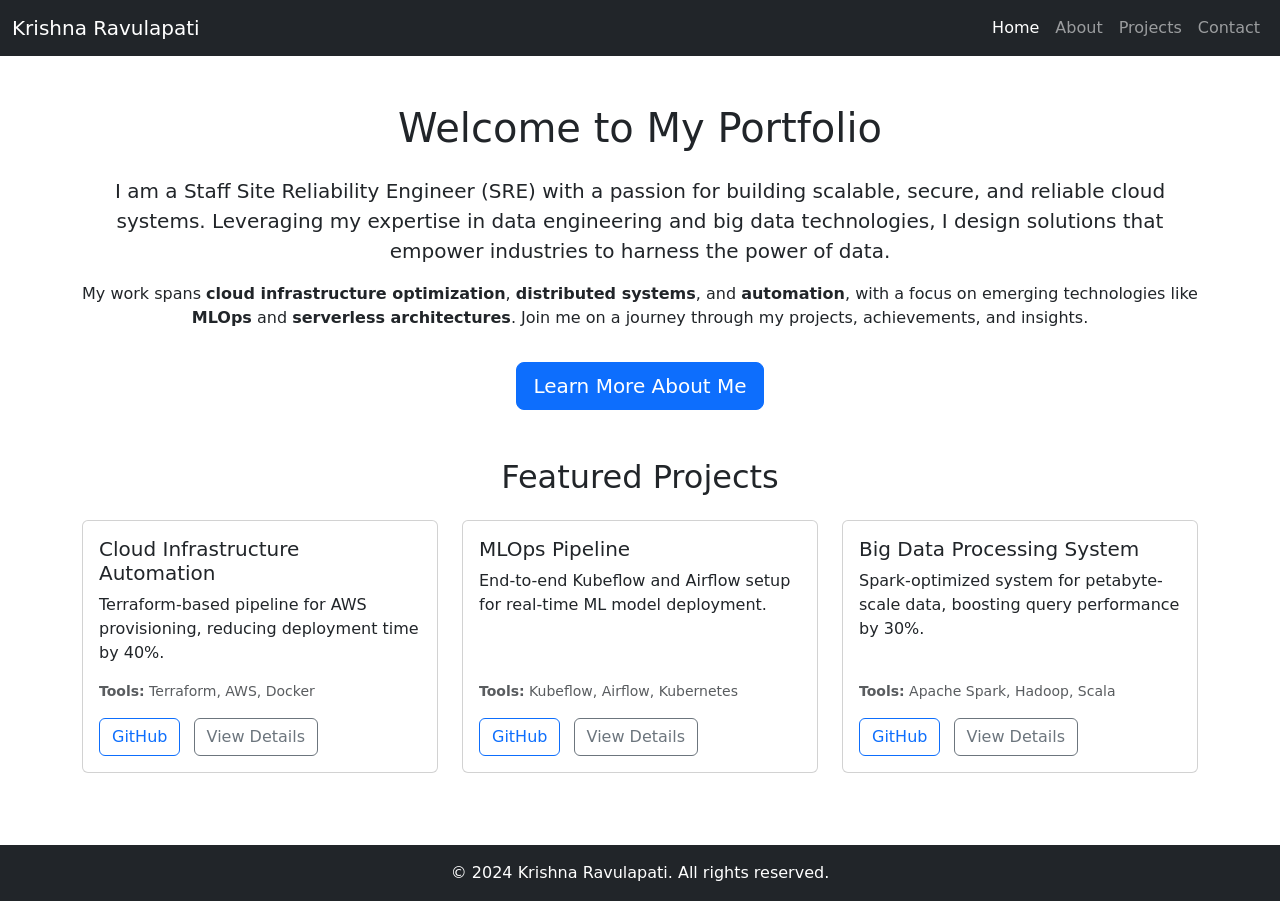
==== index.html @ e2e005dd "Update Bootstrap and Popper.js versions in index.html" ====
<!DOCTYPE html>
<html lang="en">
<head>
    <meta charset="UTF-8">
    <meta name="viewport" content="width=device-width, initial-scale=1.0">
    <meta name="description" content="Portfolio of Krishna Ravulapati, Staff Site Reliability Engineer specializing in scalable cloud systems, data engineering, and MLOps.">
    <title>Home - Krishna Ravulapati's Portfolio</title>
    <link rel="icon" type="image/x-icon" href="favicon.ico">
    <link href="https://cdn.jsdelivr.net/npm/bootstrap@5.3.3/dist/css/bootstrap.min.css" rel="stylesheet">
    <link href="https://cdn.jsdelivr.net/npm/bootstrap-icons/font/bootstrap-icons.css" rel="stylesheet">
</head>
<body>
    <!-- Navbar -->
    <nav class="navbar navbar-expand-lg navbar-dark bg-dark">
        <div class="container-fluid">
            <a class="navbar-brand" href="index.html">Krishna Ravulapati</a>
            <button class="navbar-toggler" type="button" data-bs-toggle="collapse" data-bs-target="#navbarNav" aria-controls="navbarNav" aria-expanded="false" aria-label="Toggle navigation">
                <span class="navbar-toggler-icon"></span>
            </button>
            <div class="collapse navbar-collapse" id="navbarNav">
                <ul class="navbar-nav ms-auto">
                    <li class="nav-item"><a class="nav-link active" aria-current="page" href="index.html">Home</a></li>
                    <li class="nav-item"><a class="nav-link" href="about.html">About</a></li>
                    <li class="nav-item"><a class="nav-link" href="projects.html">Projects</a></li>
                    <li class="nav-item"><a class="nav-link" href="contact.html">Contact</a></li>
                </ul>
            </div>
        </div>
    </nav>

    <!-- Main Content -->
    <div class="container text-center mt-5">
        <h1 class="mb-4">Welcome to My Portfolio</h1>
        <p class="lead">
            I am a <strong>Staff Site Reliability Engineer (SRE)</strong> with a passion for building scalable, secure, and reliable cloud systems. Leveraging my expertise in <strong>data engineering</strong> and <strong>big data technologies</strong>, I design solutions that empower industries to harness the power of data.
        </p>
        <p>
            My work spans <strong>cloud infrastructure optimization</strong>, <strong>distributed systems</strong>, and <strong>automation</strong>, with a focus on emerging technologies like <strong>MLOps</strong> and <strong>serverless architectures</strong>. Join me on a journey through my projects, achievements, and insights.
        </p>
        <a href="about.html" class="btn btn-primary btn-lg mt-3">Learn More About Me</a>
    </div>

    <!-- Featured Projects Preview -->
    <div class="container mt-5">
        <h2 class="text-center mb-4">Featured Projects</h2>
        <div class="row">
            <div class="col-md-4 mb-4">
                <div class="card h-100">
                    <div class="card-body d-flex flex-column">
                        <h5 class="card-title">Cloud Infrastructure Automation</h5>
                        <p class="card-text flex-grow-1">Terraform-based pipeline for AWS provisioning, reducing deployment time by 40%.</p>
                        <p class="text-muted small"><strong>Tools:</strong> Terraform, AWS, Docker</p>
                        <div class="mt-auto">
                            <a href="https://github.com/krishnaravulapati/cloud-automation" class="btn btn-outline-primary me-2">GitHub</a>
                            <a href="projects.html#cloud-automation" class="btn btn-outline-secondary">View Details</a>
                        </div>
                    </div>
                </div>
            </div>
            <div class="col-md-4 mb-4">
                <div class="card h-100">
                    <div class="card-body d-flex flex-column">
                        <h5 class="card-title">MLOps Pipeline</h5>
                        <p class="card-text flex-grow-1">End-to-end Kubeflow and Airflow setup for real-time ML model deployment.</p>
                        <p class="text-muted small"><strong>Tools:</strong> Kubeflow, Airflow, Kubernetes</p>
                        <div class="mt-auto">
                            <a href="https://github.com/krishnaravulapati/mlops-pipeline" class="btn btn-outline-primary me-2">GitHub</a>
                            <a href="projects.html#mlops-pipeline" class="btn btn-outline-secondary">View Details</a>
                        </div>
                    </div>
                </div>
            </div>
            <div class="col-md-4 mb-4">
                <div class="card h-100">
                    <div class="card-body d-flex flex-column">
                        <h5 class="card-title">Big Data Processing System</h5>
                        <p class="card-text flex-grow-1">Spark-optimized system for petabyte-scale data, boosting query performance by 30%.</p>
                        <p class="text-muted small"><strong>Tools:</strong> Apache Spark, Hadoop, Scala</p>
                        <div class="mt-auto">
                            <a href="https://github.com/krishnaravulapati/big-data-system" class="btn btn-outline-primary me-2">GitHub</a>
                            <a href="projects.html#big-data-system" class="btn btn-outline-secondary">View Details</a>
                        </div>
                    </div>
                </div>
            </div>
        </div>
    </div>

    <!-- Footer -->
    <footer class="bg-dark text-white text-center py-3 mt-5">
        &copy; 2024 Krishna Ravulapati. All rights reserved.
    </footer>

    <!-- Bootstrap JavaScript -->
    <script src="https://cdn.jsdelivr.net/npm/@popperjs/core@2.11.8/dist/umd/popper.min.js"></script>
    <script src="https://cdn.jsdelivr.net/npm/bootstrap@5.3.3/dist/js/bootstrap.min.js"></script>
</body>
</html>
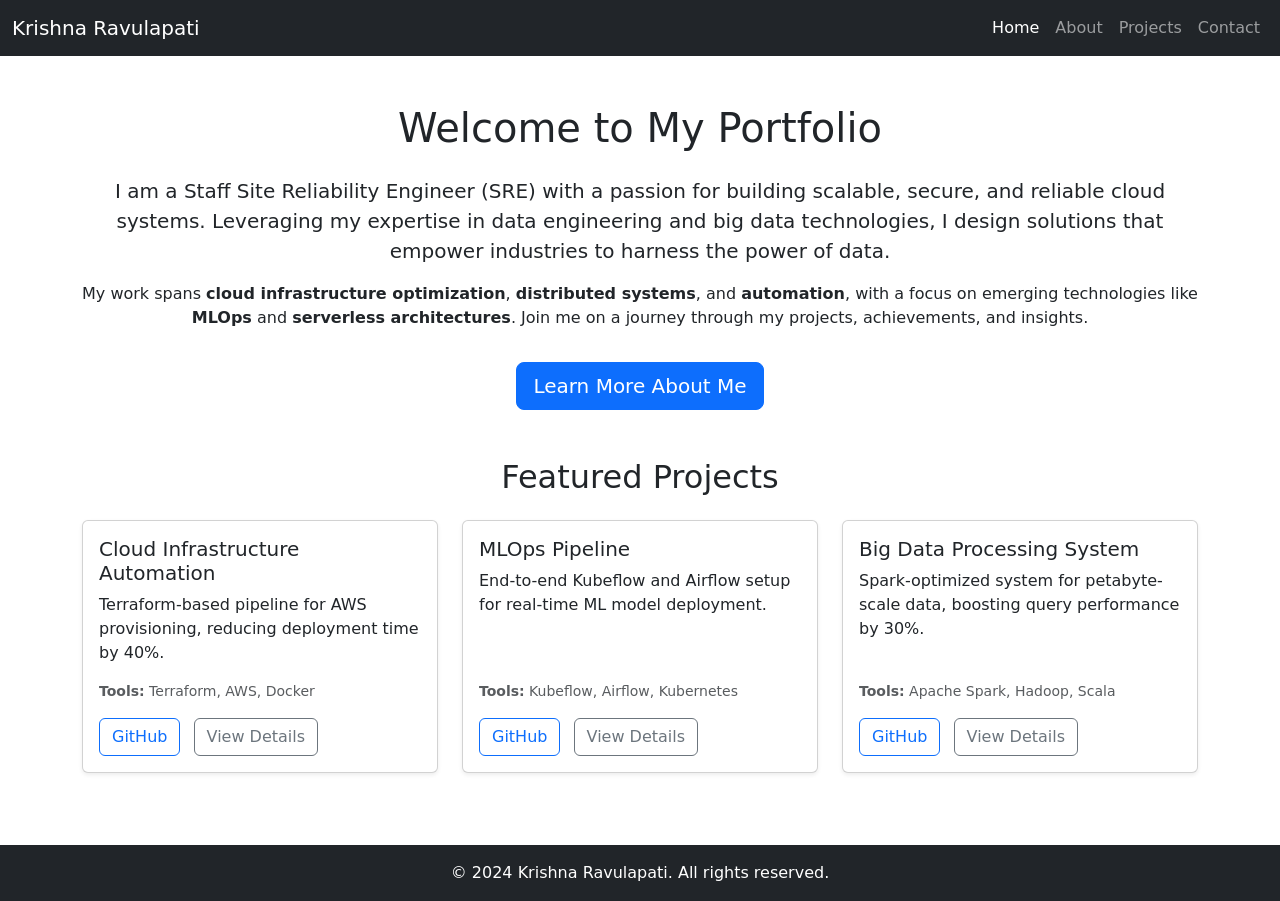
==== commit faa3b986: "Add shadow to card elements in index.html" ====
--- a/index.html
+++ b/index.html
@@ -45,7 +45,7 @@
         <h2 class="text-center mb-4">Featured Projects</h2>
         <div class="row">
             <div class="col-md-4 mb-4">
-                <div class="card h-100">
+                <div class="card h-100 shadow-sm">
                     <div class="card-body d-flex flex-column">
                         <h5 class="card-title">Cloud Infrastructure Automation</h5>
                         <p class="card-text flex-grow-1">Terraform-based pipeline for AWS provisioning, reducing deployment time by 40%.</p>
@@ -58,7 +58,7 @@
                 </div>
             </div>
             <div class="col-md-4 mb-4">
-                <div class="card h-100">
+                <div class="card h-100 shadow-sm">
                     <div class="card-body d-flex flex-column">
                         <h5 class="card-title">MLOps Pipeline</h5>
                         <p class="card-text flex-grow-1">End-to-end Kubeflow and Airflow setup for real-time ML model deployment.</p>
@@ -71,7 +71,7 @@
                 </div>
             </div>
             <div class="col-md-4 mb-4">
-                <div class="card h-100">
+                <div class="card h-100 shadow-sm">
                     <div class="card-body d-flex flex-column">
                         <h5 class="card-title">Big Data Processing System</h5>
                         <p class="card-text flex-grow-1">Spark-optimized system for petabyte-scale data, boosting query performance by 30%.</p>
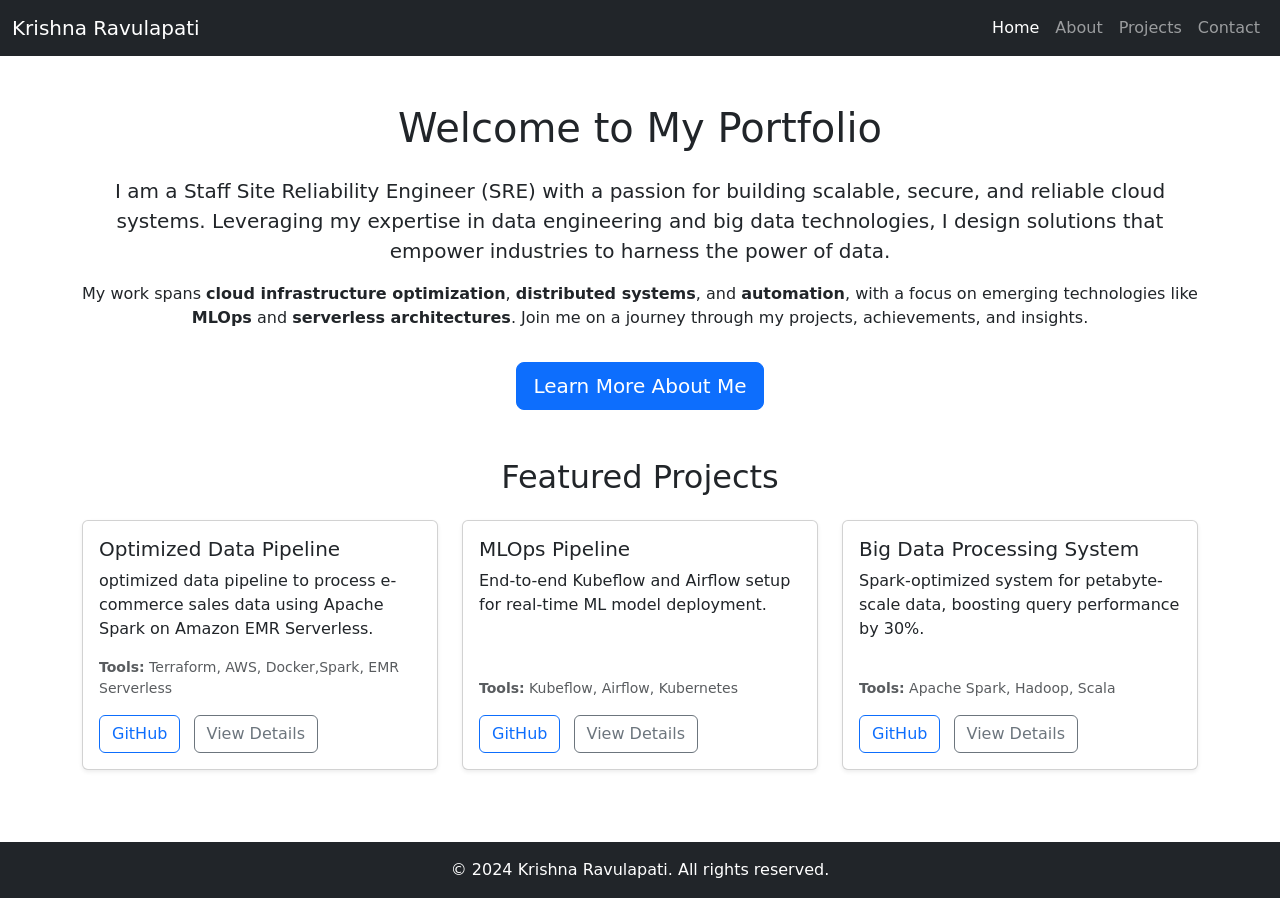
==== commit a887420f: "Replace cloud automation project with optimized data pipeline" ====
--- a/index.html
+++ b/index.html
@@ -47,12 +47,12 @@
             <div class="col-md-4 mb-4">
                 <div class="card h-100 shadow-sm">
                     <div class="card-body d-flex flex-column">
-                        <h5 class="card-title">Cloud Infrastructure Automation</h5>
-                        <p class="card-text flex-grow-1">Terraform-based pipeline for AWS provisioning, reducing deployment time by 40%.</p>
-                        <p class="text-muted small"><strong>Tools:</strong> Terraform, AWS, Docker</p>
+                        <h5 class="card-title">Optimized Data Pipeline</h5>
+                        <p class="card-text flex-grow-1">optimized data pipeline to process e-commerce sales data using Apache Spark on Amazon EMR Serverless.</p>
+                        <p class="text-muted small"><strong>Tools:</strong> Terraform, AWS, Docker,Spark, EMR Serverless</p>
                         <div class="mt-auto">
-                            <a href="https://github.com/krishnaravulapati/cloud-automation" class="btn btn-outline-primary me-2">GitHub</a>
-                            <a href="projects.html#cloud-automation" class="btn btn-outline-secondary">View Details</a>
+                            <a href="https://github.com/krishnaravulapati/optimized_data_pipeline" class="btn btn-outline-primary me-2">GitHub</a>
+                            <a href="projects.html#optimized-data-pipeline" class="btn btn-outline-secondary">View Details</a>
                         </div>
                     </div>
                 </div>
@@ -64,7 +64,7 @@
                         <p class="card-text flex-grow-1">End-to-end Kubeflow and Airflow setup for real-time ML model deployment.</p>
                         <p class="text-muted small"><strong>Tools:</strong> Kubeflow, Airflow, Kubernetes</p>
                         <div class="mt-auto">
-                            <a href="https://github.com/krishnaravulapati/mlops-pipeline" class="btn btn-outline-primary me-2">GitHub</a>
+                            <a href="https://github.com/krishnaravulapati/machine_learning_pipelines" class="btn btn-outline-primary me-2">GitHub</a>
                             <a href="projects.html#mlops-pipeline" class="btn btn-outline-secondary">View Details</a>
                         </div>
                     </div>
@@ -77,7 +77,7 @@
                         <p class="card-text flex-grow-1">Spark-optimized system for petabyte-scale data, boosting query performance by 30%.</p>
                         <p class="text-muted small"><strong>Tools:</strong> Apache Spark, Hadoop, Scala</p>
                         <div class="mt-auto">
-                            <a href="https://github.com/krishnaravulapati/big-data-system" class="btn btn-outline-primary me-2">GitHub</a>
+                            <a href="https://github.com/krishnaravulapati/real_time_analytics" class="btn btn-outline-primary me-2">GitHub</a>
                             <a href="projects.html#big-data-system" class="btn btn-outline-secondary">View Details</a>
                         </div>
                     </div>
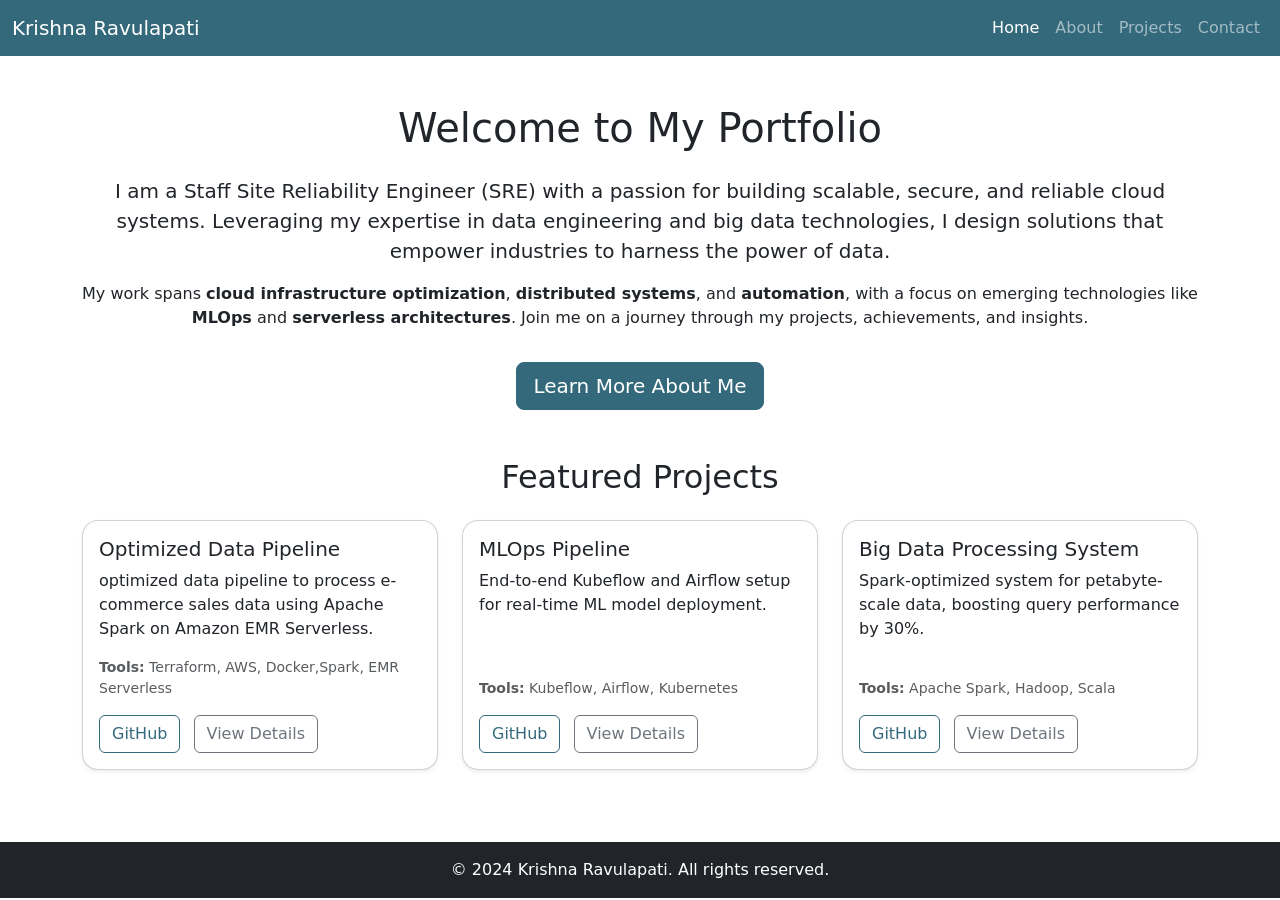
==== commit c7dfcc31: "Add custom CSS styles to index.html Added custom styles for navbar, buttons, and cards." ====
--- a/index.html
+++ b/index.html
@@ -1,3 +1,4 @@
+<!-- Paste your index.html here and I'll update the colors and highlights. -->
 <!DOCTYPE html>
 <html lang="en">
 <head>
@@ -8,6 +9,32 @@
     <link rel="icon" type="image/x-icon" href="favicon.ico">
     <link href="https://cdn.jsdelivr.net/npm/bootstrap@5.3.3/dist/css/bootstrap.min.css" rel="stylesheet">
     <link href="https://cdn.jsdelivr.net/npm/bootstrap-icons/font/bootstrap-icons.css" rel="stylesheet">
+    <style>
+        :root {
+            --elm: #33697b;
+            --elm-light: #3f7f94;
+        }
+        .navbar-dark.bg-dark {
+            background-color: var(--elm) !important;
+        }
+        .btn-primary,
+        .btn-outline-primary:hover {
+            background-color: var(--elm) !important;
+            border-color: var(--elm) !important;
+        }
+        .btn-outline-primary {
+            color: var(--elm) !important;
+            border-color: var(--elm) !important;
+        }
+        .card {
+            border-radius: 16px;
+            transition: transform 0.2s ease, box-shadow 0.2s ease;
+        }
+        .card:hover {
+            transform: translateY(-5px);
+            box-shadow: 0 8px 20px rgba(0,0,0,0.15);
+        }
+    </style>
 </head>
 <body>
     <!-- Navbar -->
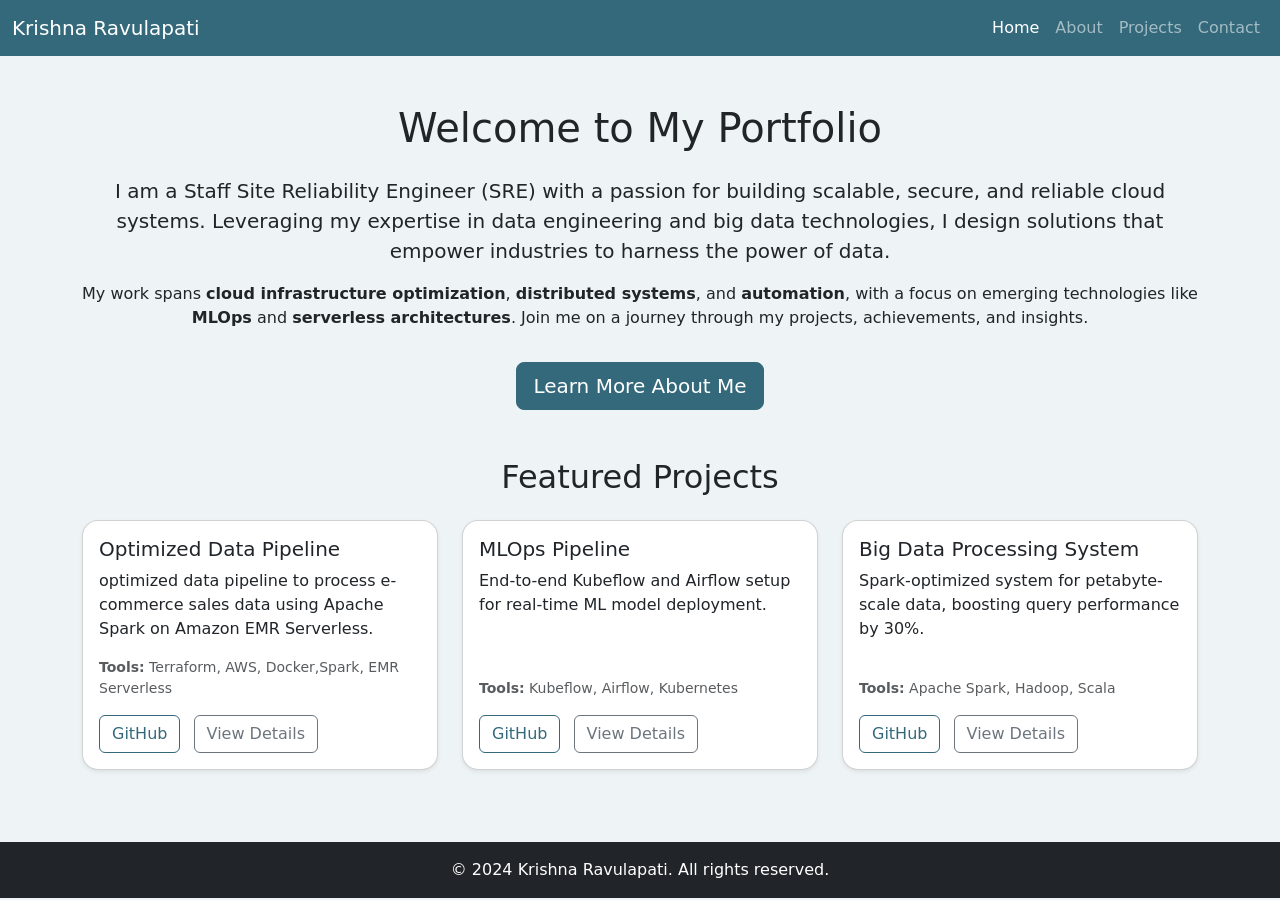
==== commit 4e702fa3: "Update index.html" ====
--- a/index.html
+++ b/index.html
@@ -36,7 +36,7 @@
         }
     </style>
 </head>
-<body>
+<body style="background-color: #eef3f5;">
     <!-- Navbar -->
     <nav class="navbar navbar-expand-lg navbar-dark bg-dark">
         <div class="container-fluid">
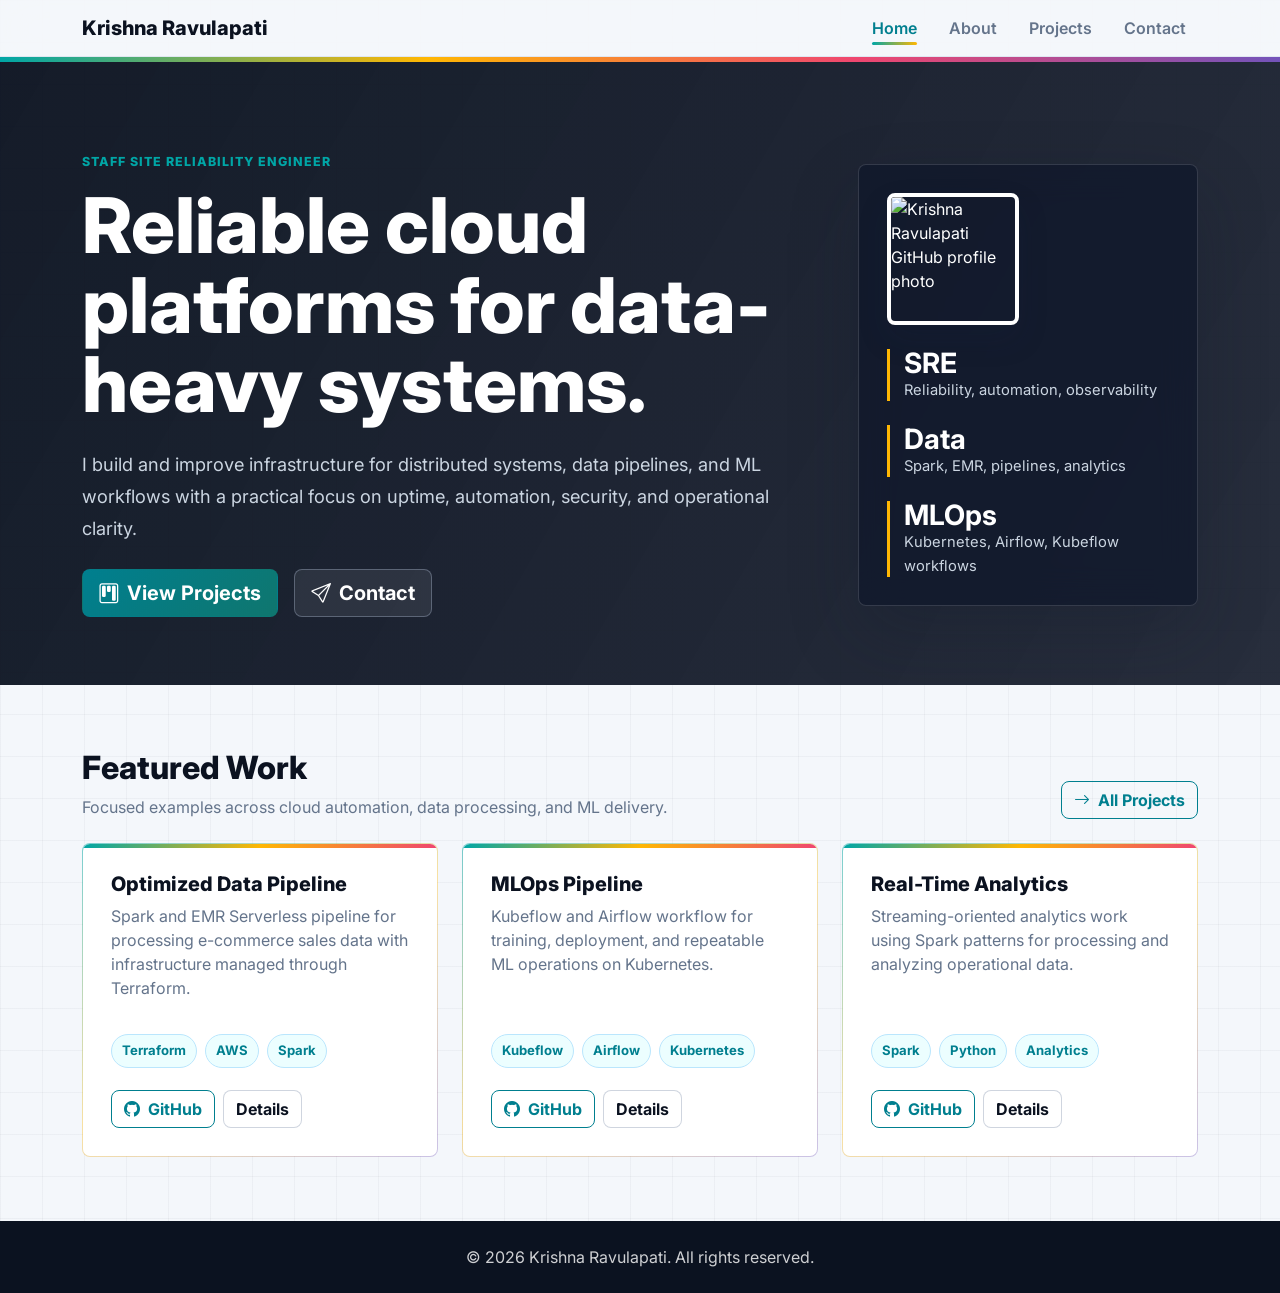
==== commit b8073a62: "Refresh portfolio site design" ====
--- a/index.html
+++ b/index.html
@@ -1,124 +1,144 @@
-<!-- Paste your index.html here and I'll update the colors and highlights. -->
 <!DOCTYPE html>
 <html lang="en">
 <head>
     <meta charset="UTF-8">
     <meta name="viewport" content="width=device-width, initial-scale=1.0">
-    <meta name="description" content="Portfolio of Krishna Ravulapati, Staff Site Reliability Engineer specializing in scalable cloud systems, data engineering, and MLOps.">
-    <title>Home - Krishna Ravulapati's Portfolio</title>
+    <meta name="description" content="Portfolio of Krishna Ravulapati, Staff Site Reliability Engineer focused on reliable cloud platforms, data engineering, MLOps, and automation.">
+    <title>Krishna Ravulapati | Staff SRE</title>
     <link rel="icon" type="image/x-icon" href="favicon.ico">
+    <link rel="preconnect" href="https://fonts.googleapis.com">
+    <link rel="preconnect" href="https://fonts.gstatic.com" crossorigin>
+    <link href="https://fonts.googleapis.com/css2?family=Inter:wght@400;600;700;800&amp;display=swap" rel="stylesheet">
     <link href="https://cdn.jsdelivr.net/npm/bootstrap@5.3.3/dist/css/bootstrap.min.css" rel="stylesheet">
     <link href="https://cdn.jsdelivr.net/npm/bootstrap-icons/font/bootstrap-icons.css" rel="stylesheet">
-    <style>
-        :root {
-            --elm: #33697b;
-            --elm-light: #3f7f94;
-        }
-        .navbar-dark.bg-dark {
-            background-color: var(--elm) !important;
-        }
-        .btn-primary,
-        .btn-outline-primary:hover {
-            background-color: var(--elm) !important;
-            border-color: var(--elm) !important;
-        }
-        .btn-outline-primary {
-            color: var(--elm) !important;
-            border-color: var(--elm) !important;
-        }
-        .card {
-            border-radius: 16px;
-            transition: transform 0.2s ease, box-shadow 0.2s ease;
-        }
-        .card:hover {
-            transform: translateY(-5px);
-            box-shadow: 0 8px 20px rgba(0,0,0,0.15);
-        }
-    </style>
+    <link href="styles.css" rel="stylesheet">
 </head>
-<body style="background-color: #eef3f5;">
-    <!-- Navbar -->
-    <nav class="navbar navbar-expand-lg navbar-dark bg-dark">
-        <div class="container-fluid">
-            <a class="navbar-brand" href="index.html">Krishna Ravulapati</a>
-            <button class="navbar-toggler" type="button" data-bs-toggle="collapse" data-bs-target="#navbarNav" aria-controls="navbarNav" aria-expanded="false" aria-label="Toggle navigation">
-                <span class="navbar-toggler-icon"></span>
-            </button>
-            <div class="collapse navbar-collapse" id="navbarNav">
-                <ul class="navbar-nav ms-auto">
-                    <li class="nav-item"><a class="nav-link active" aria-current="page" href="index.html">Home</a></li>
-                    <li class="nav-item"><a class="nav-link" href="about.html">About</a></li>
-                    <li class="nav-item"><a class="nav-link" href="projects.html">Projects</a></li>
-                    <li class="nav-item"><a class="nav-link" href="contact.html">Contact</a></li>
-                </ul>
+<body>
+    <div class="site-shell">
+        <nav class="navbar navbar-expand-lg sticky-top">
+            <div class="container">
+                <a class="navbar-brand" href="index.html">Krishna Ravulapati</a>
+                <button class="navbar-toggler" type="button" data-bs-toggle="collapse" data-bs-target="#navbarNav" aria-controls="navbarNav" aria-expanded="false" aria-label="Toggle navigation">
+                    <span class="navbar-toggler-icon"></span>
+                </button>
+                <div class="collapse navbar-collapse" id="navbarNav">
+                    <ul class="navbar-nav ms-auto">
+                        <li class="nav-item"><a class="nav-link active" aria-current="page" href="index.html">Home</a></li>
+                        <li class="nav-item"><a class="nav-link" href="about.html">About</a></li>
+                        <li class="nav-item"><a class="nav-link" href="projects.html">Projects</a></li>
+                        <li class="nav-item"><a class="nav-link" href="contact.html">Contact</a></li>
+                    </ul>
+                </div>
             </div>
-        </div>
-    </nav>
+        </nav>
 
-    <!-- Main Content -->
-    <div class="container text-center mt-5">
-        <h1 class="mb-4">Welcome to My Portfolio</h1>
-        <p class="lead">
-            I am a <strong>Staff Site Reliability Engineer (SRE)</strong> with a passion for building scalable, secure, and reliable cloud systems. Leveraging my expertise in <strong>data engineering</strong> and <strong>big data technologies</strong>, I design solutions that empower industries to harness the power of data.
-        </p>
-        <p>
-            My work spans <strong>cloud infrastructure optimization</strong>, <strong>distributed systems</strong>, and <strong>automation</strong>, with a focus on emerging technologies like <strong>MLOps</strong> and <strong>serverless architectures</strong>. Join me on a journey through my projects, achievements, and insights.
-        </p>
-        <a href="about.html" class="btn btn-primary btn-lg mt-3">Learn More About Me</a>
-    </div>
-
-    <!-- Featured Projects Preview -->
-    <div class="container mt-5">
-        <h2 class="text-center mb-4">Featured Projects</h2>
-        <div class="row">
-            <div class="col-md-4 mb-4">
-                <div class="card h-100 shadow-sm">
-                    <div class="card-body d-flex flex-column">
-                        <h5 class="card-title">Optimized Data Pipeline</h5>
-                        <p class="card-text flex-grow-1">optimized data pipeline to process e-commerce sales data using Apache Spark on Amazon EMR Serverless.</p>
-                        <p class="text-muted small"><strong>Tools:</strong> Terraform, AWS, Docker,Spark, EMR Serverless</p>
-                        <div class="mt-auto">
-                            <a href="https://github.com/krishnaravulapati/optimized_data_pipeline" class="btn btn-outline-primary me-2">GitHub</a>
-                            <a href="projects.html#optimized-data-pipeline" class="btn btn-outline-secondary">View Details</a>
+        <header class="hero">
+            <div class="container">
+                <div class="row align-items-center g-5">
+                    <div class="col-lg-8">
+                        <p class="eyebrow">Staff Site Reliability Engineer</p>
+                        <h1>Reliable cloud platforms for data-heavy systems.</h1>
+                        <p class="hero-copy mt-4">
+                            I build and improve infrastructure for distributed systems, data pipelines, and ML workflows with a practical focus on uptime, automation, security, and operational clarity.
+                        </p>
+                        <div class="d-flex flex-wrap gap-3 mt-4">
+                            <a href="projects.html" class="btn btn-primary btn-lg"><i class="bi bi-kanban me-2"></i>View Projects</a>
+                            <a href="contact.html" class="btn btn-outline-secondary btn-lg"><i class="bi bi-send me-2"></i>Contact</a>
+                        </div>
+                    </div>
+                    <div class="col-lg-4">
+                        <div class="hero-panel">
+                            <img class="profile-avatar" src="https://avatars.githubusercontent.com/u/45572930?v=4" alt="Krishna Ravulapati GitHub profile photo">
+                            <div class="metric mb-4">
+                                <strong>SRE</strong>
+                                <span>Reliability, automation, observability</span>
+                            </div>
+                            <div class="metric mb-4">
+                                <strong>Data</strong>
+                                <span>Spark, EMR, pipelines, analytics</span>
+                            </div>
+                            <div class="metric">
+                                <strong>MLOps</strong>
+                                <span>Kubernetes, Airflow, Kubeflow workflows</span>
+                            </div>
                         </div>
                     </div>
                 </div>
             </div>
-            <div class="col-md-4 mb-4">
-                <div class="card h-100 shadow-sm">
-                    <div class="card-body d-flex flex-column">
-                        <h5 class="card-title">MLOps Pipeline</h5>
-                        <p class="card-text flex-grow-1">End-to-end Kubeflow and Airflow setup for real-time ML model deployment.</p>
-                        <p class="text-muted small"><strong>Tools:</strong> Kubeflow, Airflow, Kubernetes</p>
-                        <div class="mt-auto">
-                            <a href="https://github.com/krishnaravulapati/machine_learning_pipelines" class="btn btn-outline-primary me-2">GitHub</a>
-                            <a href="projects.html#mlops-pipeline" class="btn btn-outline-secondary">View Details</a>
+        </header>
+
+        <main>
+            <section class="section">
+                <div class="container">
+                    <div class="d-flex flex-column flex-md-row justify-content-between gap-3 mb-4">
+                        <div>
+                            <h2 class="section-title">Featured Work</h2>
+                            <p class="section-copy mb-0">Focused examples across cloud automation, data processing, and ML delivery.</p>
+                        </div>
+                        <a href="projects.html" class="btn btn-outline-primary align-self-md-end"><i class="bi bi-arrow-right me-2"></i>All Projects</a>
+                    </div>
+                    <div class="row g-4">
+                        <div class="col-md-4">
+                            <article class="card h-100">
+                                <div class="card-body d-flex flex-column">
+                                    <h3 class="card-title h5">Optimized Data Pipeline</h3>
+                                    <p class="card-text flex-grow-1">Spark and EMR Serverless pipeline for processing e-commerce sales data with infrastructure managed through Terraform.</p>
+                                    <div class="tag-list">
+                                        <span class="tag">Terraform</span>
+                                        <span class="tag">AWS</span>
+                                        <span class="tag">Spark</span>
+                                    </div>
+                                    <div class="d-flex flex-wrap gap-2 mt-auto">
+                                        <a href="https://github.com/krishnaravulapati/optimized_data_pipeline" class="btn btn-outline-primary"><i class="bi bi-github me-2"></i>GitHub</a>
+                                        <a href="projects.html#optimized-data-pipeline" class="btn btn-outline-secondary">Details</a>
+                                    </div>
+                                </div>
+                            </article>
+                        </div>
+                        <div class="col-md-4">
+                            <article class="card h-100">
+                                <div class="card-body d-flex flex-column">
+                                    <h3 class="card-title h5">MLOps Pipeline</h3>
+                                    <p class="card-text flex-grow-1">Kubeflow and Airflow workflow for training, deployment, and repeatable ML operations on Kubernetes.</p>
+                                    <div class="tag-list">
+                                        <span class="tag">Kubeflow</span>
+                                        <span class="tag">Airflow</span>
+                                        <span class="tag">Kubernetes</span>
+                                    </div>
+                                    <div class="d-flex flex-wrap gap-2 mt-auto">
+                                        <a href="https://github.com/krishnaravulapati/machine_learning_pipelines" class="btn btn-outline-primary"><i class="bi bi-github me-2"></i>GitHub</a>
+                                        <a href="projects.html#mlops-pipeline" class="btn btn-outline-secondary">Details</a>
+                                    </div>
+                                </div>
+                            </article>
+                        </div>
+                        <div class="col-md-4">
+                            <article class="card h-100">
+                                <div class="card-body d-flex flex-column">
+                                    <h3 class="card-title h5">Real-Time Analytics</h3>
+                                    <p class="card-text flex-grow-1">Streaming-oriented analytics work using Spark patterns for processing and analyzing operational data.</p>
+                                    <div class="tag-list">
+                                        <span class="tag">Spark</span>
+                                        <span class="tag">Python</span>
+                                        <span class="tag">Analytics</span>
+                                    </div>
+                                    <div class="d-flex flex-wrap gap-2 mt-auto">
+                                        <a href="https://github.com/krishnaravulapati/real_time_analytics" class="btn btn-outline-primary"><i class="bi bi-github me-2"></i>GitHub</a>
+                                        <a href="projects.html#real-time-analytics" class="btn btn-outline-secondary">Details</a>
+                                    </div>
+                                </div>
+                            </article>
                         </div>
                     </div>
                 </div>
-            </div>
-            <div class="col-md-4 mb-4">
-                <div class="card h-100 shadow-sm">
-                    <div class="card-body d-flex flex-column">
-                        <h5 class="card-title">Big Data Processing System</h5>
-                        <p class="card-text flex-grow-1">Spark-optimized system for petabyte-scale data, boosting query performance by 30%.</p>
-                        <p class="text-muted small"><strong>Tools:</strong> Apache Spark, Hadoop, Scala</p>
-                        <div class="mt-auto">
-                            <a href="https://github.com/krishnaravulapati/real_time_analytics" class="btn btn-outline-primary me-2">GitHub</a>
-                            <a href="projects.html#big-data-system" class="btn btn-outline-secondary">View Details</a>
-                        </div>
-                    </div>
-                </div>
-            </div>
-        </div>
+            </section>
+        </main>
+
+        <footer class="text-center py-4">
+            &copy; 2026 Krishna Ravulapati. All rights reserved.
+        </footer>
     </div>
 
-    <!-- Footer -->
-    <footer class="bg-dark text-white text-center py-3 mt-5">
-        &copy; 2024 Krishna Ravulapati. All rights reserved.
-    </footer>
-
-    <!-- Bootstrap JavaScript -->
     <script src="https://cdn.jsdelivr.net/npm/@popperjs/core@2.11.8/dist/umd/popper.min.js"></script>
     <script src="https://cdn.jsdelivr.net/npm/bootstrap@5.3.3/dist/js/bootstrap.min.js"></script>
 </body>
--- a/styles.css
+++ b/styles.css
@@ -0,0 +1,407 @@
+:root {
+    --ink: #0b1220;
+    --ink-2: #111827;
+    --muted: #64748b;
+    --line: #dbe4ef;
+    --surface: #ffffff;
+    --surface-soft: #f4f7fb;
+    --accent: #00a6a6;
+    --accent-strong: #007f8f;
+    --signal: #ffb703;
+    --coral: #ef476f;
+    --violet: #7353ba;
+    --shadow: 0 22px 55px rgba(15, 23, 42, 0.14);
+    --shadow-strong: 0 28px 70px rgba(15, 23, 42, 0.24);
+}
+
+* {
+    box-sizing: border-box;
+}
+
+body {
+    margin: 0;
+    background:
+        linear-gradient(rgba(15, 23, 42, 0.035) 1px, transparent 1px),
+        linear-gradient(90deg, rgba(15, 23, 42, 0.035) 1px, transparent 1px),
+        var(--surface-soft);
+    background-size: 42px 42px;
+    color: var(--ink);
+    font-family: Inter, system-ui, -apple-system, BlinkMacSystemFont, "Segoe UI", sans-serif;
+    letter-spacing: 0;
+}
+
+a {
+    color: var(--accent-strong);
+}
+
+.site-shell {
+    min-height: 100vh;
+    display: flex;
+    flex-direction: column;
+}
+
+.navbar {
+    background: rgba(244, 247, 251, 0.82);
+    border-bottom: 1px solid rgba(219, 228, 239, 0.8);
+    backdrop-filter: blur(20px);
+}
+
+.navbar-brand {
+    color: var(--ink);
+    font-weight: 800;
+    letter-spacing: 0;
+}
+
+.navbar-brand:hover,
+.nav-link:hover,
+.nav-link.active {
+    color: var(--accent-strong) !important;
+}
+
+.nav-link {
+    color: var(--muted) !important;
+    font-weight: 600;
+    margin-left: 8px;
+    padding-left: 12px !important;
+    padding-right: 12px !important;
+    position: relative;
+}
+
+.nav-link.active::after {
+    background: linear-gradient(90deg, var(--accent), var(--signal));
+    border-radius: 999px;
+    bottom: 3px;
+    content: "";
+    height: 3px;
+    left: 12px;
+    position: absolute;
+    right: 12px;
+}
+
+.navbar-toggler {
+    border-color: var(--line);
+}
+
+.navbar-toggler-icon {
+    background-image: url("data:image/svg+xml,%3csvg xmlns='http://www.w3.org/2000/svg' viewBox='0 0 30 30'%3e%3cpath stroke='rgba%2811, 18, 32, 0.86%29' stroke-linecap='round' stroke-miterlimit='10' stroke-width='2' d='M4 7h22M4 15h22M4 23h22'/%3e%3c/svg%3e");
+}
+
+.navbar-toggler:focus {
+    box-shadow: 0 0 0 0.2rem rgba(31, 122, 140, 0.18);
+}
+
+.hero {
+    position: relative;
+    overflow: hidden;
+    padding: 96px 0 68px;
+    background:
+        linear-gradient(120deg, rgba(11, 18, 32, 0.96), rgba(17, 24, 39, 0.9)),
+        linear-gradient(rgba(255, 255, 255, 0.045) 1px, transparent 1px),
+        linear-gradient(90deg, rgba(255, 255, 255, 0.045) 1px, transparent 1px);
+    background-size: auto, 38px 38px, 38px 38px;
+    color: #fff;
+}
+
+.hero::before {
+    background: linear-gradient(90deg, var(--accent), var(--signal), var(--coral), var(--violet));
+    content: "";
+    height: 5px;
+    left: 0;
+    position: absolute;
+    right: 0;
+    top: 0;
+}
+
+.eyebrow {
+    color: var(--accent);
+    font-size: 0.78rem;
+    font-weight: 800;
+    letter-spacing: 0.08em;
+    margin-bottom: 14px;
+    text-transform: uppercase;
+}
+
+.hero h1,
+.page-title {
+    color: var(--ink);
+    font-weight: 800;
+    letter-spacing: 0;
+    line-height: 1.04;
+}
+
+.hero h1 {
+    color: #fff;
+    max-width: 780px;
+    font-size: clamp(2.4rem, 6vw, 5rem);
+}
+
+.hero-copy {
+    color: #cbd5e1;
+    font-size: 1.14rem;
+    line-height: 1.75;
+    max-width: 760px;
+}
+
+.hero-panel {
+    background: rgba(15, 23, 42, 0.72);
+    border: 1px solid rgba(255, 255, 255, 0.14);
+    border-radius: 8px;
+    box-shadow: var(--shadow-strong);
+    padding: 28px;
+    backdrop-filter: blur(18px);
+}
+
+.profile-avatar {
+    border: 4px solid #fff;
+    border-radius: 8px;
+    box-shadow: 0 14px 30px rgba(20, 33, 61, 0.16);
+    display: block;
+    height: 132px;
+    margin-bottom: 24px;
+    object-fit: cover;
+    width: 132px;
+}
+
+.metric {
+    border-left: 3px solid var(--signal);
+    padding-left: 14px;
+}
+
+.metric strong {
+    display: block;
+    color: #fff;
+    font-size: 1.75rem;
+    line-height: 1;
+}
+
+.metric span {
+    color: #cbd5e1;
+    font-size: 0.92rem;
+}
+
+.page-title {
+    max-width: 860px;
+    font-size: clamp(2.25rem, 5vw, 4.4rem);
+}
+
+.page-title::after {
+    background: linear-gradient(90deg, var(--accent), var(--signal), transparent);
+    border-radius: 999px;
+    content: "";
+    display: block;
+    height: 5px;
+    margin-top: 22px;
+    width: min(220px, 60vw);
+}
+
+.text-center.page-title::after,
+.page-title.text-center::after {
+    margin-left: auto;
+    margin-right: auto;
+}
+
+.section {
+    padding: 64px 0;
+}
+
+.section-tight {
+    padding: 42px 0;
+}
+
+.section-title {
+    font-size: 2rem;
+    font-weight: 800;
+    letter-spacing: 0;
+}
+
+.section-copy {
+    color: var(--muted);
+    max-width: 720px;
+}
+
+.card {
+    background:
+        linear-gradient(var(--surface), var(--surface)) padding-box,
+        linear-gradient(145deg, rgba(0, 166, 166, 0.5), rgba(255, 183, 3, 0.36), rgba(115, 83, 186, 0.32)) border-box;
+    border: 1px solid transparent;
+    border-radius: 8px;
+    box-shadow: none;
+    overflow: hidden;
+    position: relative;
+    transition: transform 0.2s ease, box-shadow 0.2s ease, border-color 0.2s ease;
+}
+
+.card::before {
+    background: linear-gradient(90deg, var(--accent), var(--signal), var(--coral));
+    content: "";
+    height: 4px;
+    left: 0;
+    position: absolute;
+    right: 0;
+    top: 0;
+}
+
+.card:hover {
+    box-shadow: var(--shadow);
+    transform: translateY(-6px);
+}
+
+.card-title {
+    color: var(--ink);
+    font-weight: 800;
+}
+
+.card-body {
+    padding: 28px;
+}
+
+.card-text,
+.text-muted {
+    color: var(--muted) !important;
+}
+
+.tag-list {
+    display: flex;
+    flex-wrap: wrap;
+    gap: 8px;
+    margin: 18px 0 22px;
+}
+
+.tag {
+    background: #ecfeff;
+    border: 1px solid #bae6fd;
+    border-radius: 999px;
+    color: var(--accent-strong);
+    font-size: 0.82rem;
+    font-weight: 700;
+    padding: 6px 10px;
+}
+
+.btn {
+    border-radius: 8px;
+    font-weight: 700;
+    box-shadow: none;
+}
+
+.btn-primary {
+    background: linear-gradient(135deg, var(--accent-strong), #0f766e);
+    border-color: transparent;
+}
+
+.btn-primary:hover {
+    background: linear-gradient(135deg, var(--ink), var(--accent-strong));
+    border-color: transparent;
+}
+
+.btn-outline-primary {
+    border-color: var(--accent-strong);
+    color: var(--accent-strong);
+}
+
+.btn-outline-primary:hover {
+    background: var(--accent-strong);
+    border-color: var(--accent-strong);
+}
+
+.btn-outline-secondary {
+    background: rgba(255, 255, 255, 0.08);
+    border-color: rgba(148, 163, 184, 0.45);
+    color: var(--ink);
+}
+
+.btn-outline-secondary:hover {
+    background: var(--ink);
+    border-color: var(--ink);
+    color: #fff;
+}
+
+.hero .btn-outline-secondary {
+    color: #fff;
+}
+
+.hero .btn-outline-secondary:hover {
+    background: #fff;
+    border-color: #fff;
+    color: var(--ink);
+}
+
+.timeline {
+    background: rgba(255, 255, 255, 0.62);
+    border: 1px solid rgba(219, 228, 239, 0.8);
+    border-radius: 8px;
+    box-shadow: var(--shadow);
+    padding-left: 24px;
+    padding: 28px 28px 4px 34px;
+}
+
+.timeline-item {
+    margin-bottom: 28px;
+    position: relative;
+}
+
+.timeline-item::before {
+    background: var(--signal);
+    border: 3px solid var(--surface-soft);
+    border-radius: 50%;
+    content: "";
+    height: 14px;
+    left: -32px;
+    position: absolute;
+    top: 7px;
+    width: 14px;
+}
+
+.contact-link {
+    align-items: center;
+    background:
+        linear-gradient(var(--surface), var(--surface)) padding-box,
+        linear-gradient(135deg, rgba(0, 166, 166, 0.6), rgba(255, 183, 3, 0.42)) border-box;
+    border: 1px solid transparent;
+    border-radius: 8px;
+    color: var(--ink);
+    display: flex;
+    gap: 14px;
+    padding: 18px;
+    text-decoration: none;
+    transition: transform 0.2s ease, box-shadow 0.2s ease, border-color 0.2s ease;
+}
+
+.contact-link:hover {
+    border-color: rgba(31, 122, 140, 0.4);
+    box-shadow: var(--shadow);
+    color: var(--ink);
+    transform: translateY(-3px);
+}
+
+.contact-link i {
+    color: var(--accent-strong);
+    font-size: 1.4rem;
+}
+
+footer {
+    background: var(--ink);
+    color: rgba(255, 255, 255, 0.8);
+    margin-top: auto;
+}
+
+@media (max-width: 767px) {
+    .hero {
+        padding: 64px 0 36px;
+    }
+
+    .hero-panel {
+        margin-top: 28px;
+    }
+
+    .section {
+        padding: 46px 0;
+    }
+
+    .nav-link {
+        margin-left: 0;
+    }
+
+    .nav-link.active::after {
+        display: none;
+    }
+}
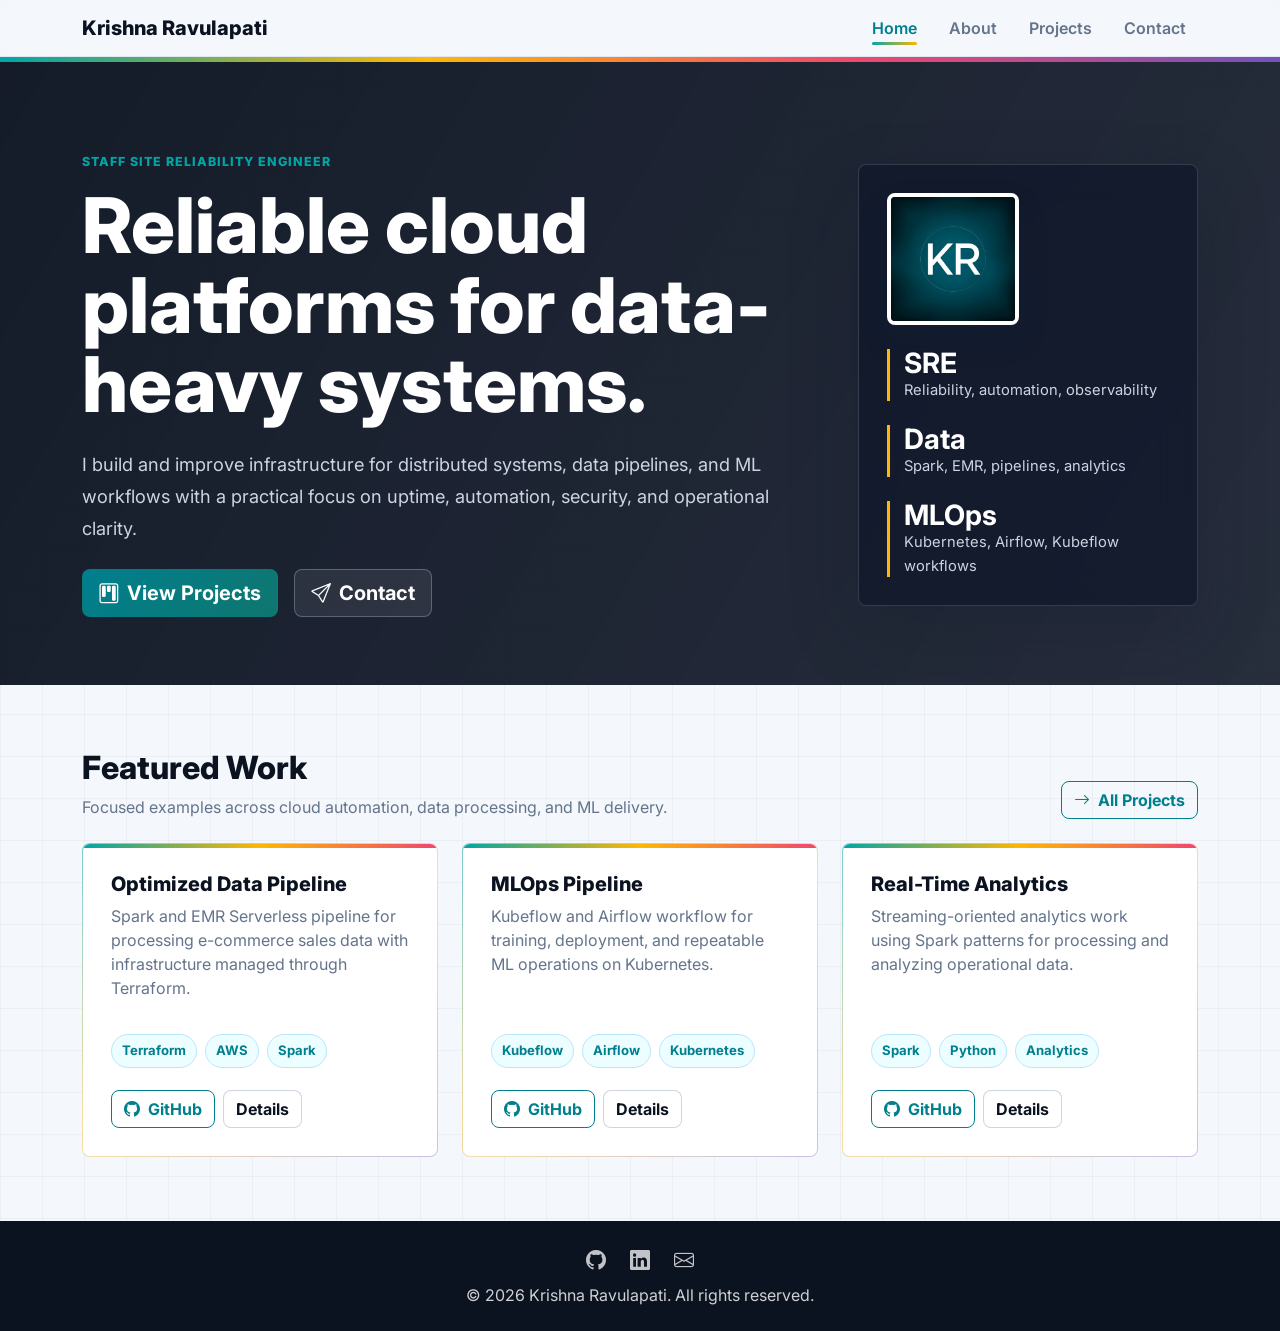
==== commit 7faa5c31: "update" ====
--- a/index.html
+++ b/index.html
@@ -4,8 +4,18 @@
     <meta charset="UTF-8">
     <meta name="viewport" content="width=device-width, initial-scale=1.0">
     <meta name="description" content="Portfolio of Krishna Ravulapati, Staff Site Reliability Engineer focused on reliable cloud platforms, data engineering, MLOps, and automation.">
+    <meta property="og:type" content="website">
+    <meta property="og:site_name" content="Krishna Ravulapati">
+    <meta property="og:title" content="Krishna Ravulapati | Staff SRE">
+    <meta property="og:description" content="Portfolio of Krishna Ravulapati, Staff Site Reliability Engineer focused on reliable cloud platforms, data engineering, MLOps, and automation.">
+    <meta property="og:url" content="https://krishnaravulapati.github.io/">
+    <meta property="og:image" content="https://avatars.githubusercontent.com/u/45572930?v=4">
+    <meta name="twitter:card" content="summary">
+    <meta name="twitter:title" content="Krishna Ravulapati | Staff SRE">
+    <meta name="twitter:description" content="Portfolio of Krishna Ravulapati, Staff Site Reliability Engineer focused on reliable cloud platforms, data engineering, MLOps, and automation.">
+    <meta name="twitter:image" content="https://avatars.githubusercontent.com/u/45572930?v=4">
     <title>Krishna Ravulapati | Staff SRE</title>
-    <link rel="icon" type="image/x-icon" href="favicon.ico">
+    <link rel="icon" type="image/svg+xml" href="favicon.svg">
     <link rel="preconnect" href="https://fonts.googleapis.com">
     <link rel="preconnect" href="https://fonts.gstatic.com" crossorigin>
     <link href="https://fonts.googleapis.com/css2?family=Inter:wght@400;600;700;800&amp;display=swap" rel="stylesheet">
@@ -14,6 +24,7 @@
     <link href="styles.css" rel="stylesheet">
 </head>
 <body>
+    <a class="skip-link" href="#main-content">Skip to content</a>
     <div class="site-shell">
         <nav class="navbar navbar-expand-lg sticky-top">
             <div class="container">
@@ -48,7 +59,7 @@
                     </div>
                     <div class="col-lg-4">
                         <div class="hero-panel">
-                            <img class="profile-avatar" src="https://avatars.githubusercontent.com/u/45572930?v=4" alt="Krishna Ravulapati GitHub profile photo">
+                            <img class="profile-avatar" src="avatar.png" alt="Krishna Ravulapati GitHub profile photo">
                             <div class="metric mb-4">
                                 <strong>SRE</strong>
                                 <span>Reliability, automation, observability</span>
@@ -67,7 +78,7 @@
             </div>
         </header>
 
-        <main>
+        <main id="main-content">
             <section class="section">
                 <div class="container">
                     <div class="d-flex flex-column flex-md-row justify-content-between gap-3 mb-4">
@@ -89,7 +100,7 @@
                                         <span class="tag">Spark</span>
                                     </div>
                                     <div class="d-flex flex-wrap gap-2 mt-auto">
-                                        <a href="https://github.com/krishnaravulapati/optimized_data_pipeline" class="btn btn-outline-primary"><i class="bi bi-github me-2"></i>GitHub</a>
+                                        <a href="https://github.com/krishnaravulapati/optimized_data_pipeline" class="btn btn-outline-primary" rel="noopener"><i class="bi bi-github me-2"></i>GitHub</a>
                                         <a href="projects.html#optimized-data-pipeline" class="btn btn-outline-secondary">Details</a>
                                     </div>
                                 </div>
@@ -106,7 +117,7 @@
                                         <span class="tag">Kubernetes</span>
                                     </div>
                                     <div class="d-flex flex-wrap gap-2 mt-auto">
-                                        <a href="https://github.com/krishnaravulapati/machine_learning_pipelines" class="btn btn-outline-primary"><i class="bi bi-github me-2"></i>GitHub</a>
+                                        <a href="https://github.com/krishnaravulapati/machine_learning_pipelines" class="btn btn-outline-primary" rel="noopener"><i class="bi bi-github me-2"></i>GitHub</a>
                                         <a href="projects.html#mlops-pipeline" class="btn btn-outline-secondary">Details</a>
                                     </div>
                                 </div>
@@ -123,7 +134,7 @@
                                         <span class="tag">Analytics</span>
                                     </div>
                                     <div class="d-flex flex-wrap gap-2 mt-auto">
-                                        <a href="https://github.com/krishnaravulapati/real_time_analytics" class="btn btn-outline-primary"><i class="bi bi-github me-2"></i>GitHub</a>
+                                        <a href="https://github.com/krishnaravulapati/real_time_analytics" class="btn btn-outline-primary" rel="noopener"><i class="bi bi-github me-2"></i>GitHub</a>
                                         <a href="projects.html#real-time-analytics" class="btn btn-outline-secondary">Details</a>
                                     </div>
                                 </div>
@@ -135,6 +146,11 @@
         </main>
 
         <footer class="text-center py-4">
+            <div class="mb-2">
+                <a class="footer-social" href="https://github.com/krishnaravulapati" aria-label="GitHub" rel="noopener"><i class="bi bi-github"></i></a>
+                <a class="footer-social" href="https://www.linkedin.com/in/krishna-ravulapati" aria-label="LinkedIn" rel="noopener"><i class="bi bi-linkedin"></i></a>
+                <a class="footer-social" href="mailto:kanthravulapati@gmail.com" aria-label="Email"><i class="bi bi-envelope"></i></a>
+            </div>
             &copy; 2026 Krishna Ravulapati. All rights reserved.
         </footer>
     </div>
--- a/styles.css
+++ b/styles.css
@@ -113,12 +113,17 @@
 }
 
 .eyebrow {
-    color: var(--accent);
+    color: var(--accent-strong);
     font-size: 0.78rem;
     font-weight: 800;
     letter-spacing: 0.08em;
     margin-bottom: 14px;
     text-transform: uppercase;
+}
+
+/* Keep the lighter teal on dark backgrounds where contrast passes */
+.hero .eyebrow {
+    color: var(--accent);
 }
 
 .hero h1,
@@ -384,6 +389,37 @@
     margin-top: auto;
 }
 
+.footer-social {
+    color: rgba(255, 255, 255, 0.75);
+    font-size: 1.25rem;
+    margin: 0 10px;
+    text-decoration: none;
+    transition: color 0.2s ease;
+}
+
+.footer-social:hover {
+    color: var(--signal);
+}
+
+/* Keyboard users: skip straight to the main content */
+.skip-link {
+    position: absolute;
+    left: 12px;
+    top: -70px;
+    background: var(--ink);
+    border-radius: 8px;
+    color: #fff;
+    font-weight: 700;
+    padding: 10px 16px;
+    transition: top 0.2s ease;
+    z-index: 2000;
+}
+
+.skip-link:focus {
+    color: #fff;
+    top: 12px;
+}
+
 @media (max-width: 767px) {
     .hero {
         padding: 64px 0 36px;
